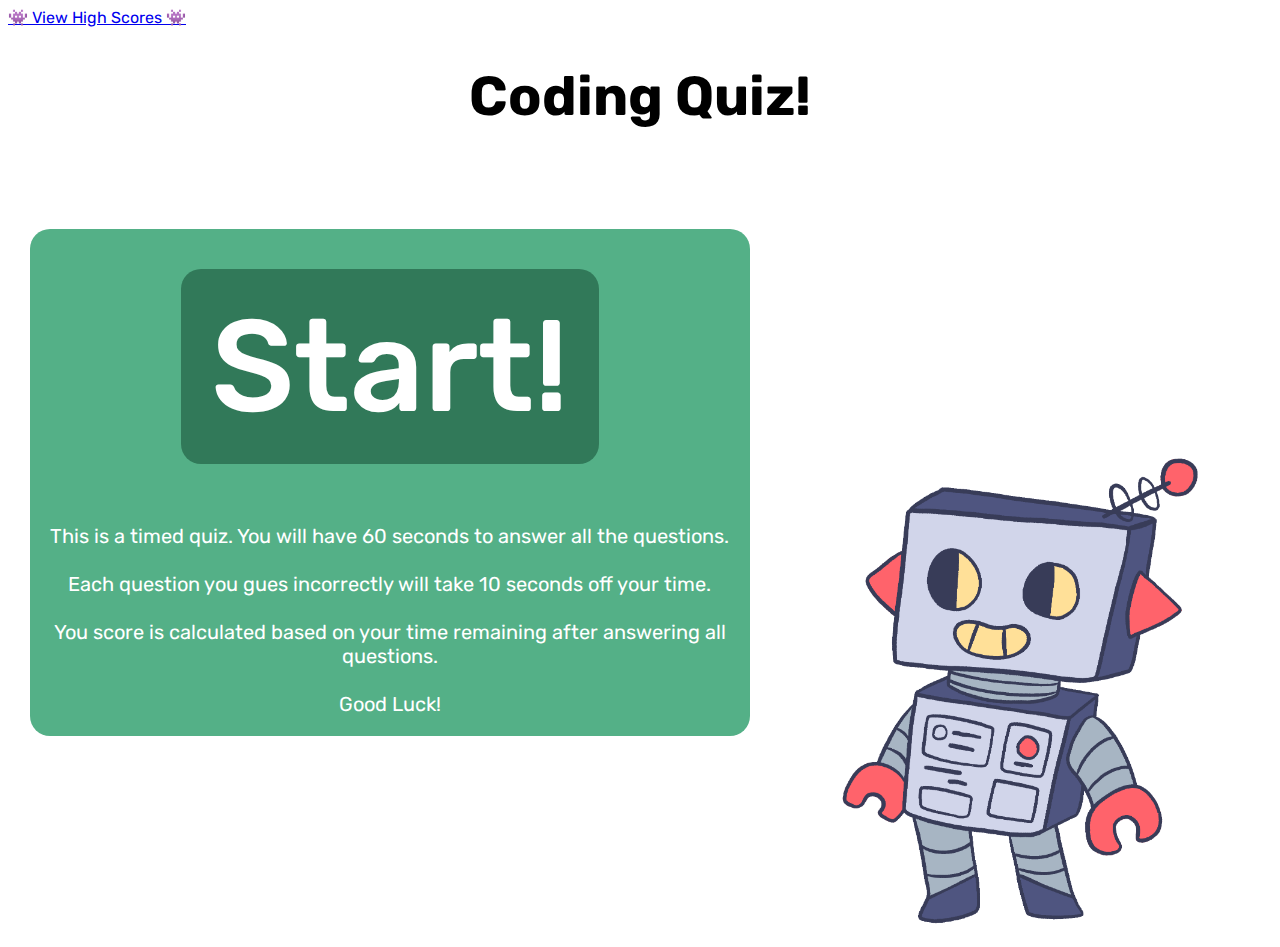
==== index.html @ 029297df "added final assets for mascot, added ability to reload by clicking the title" ====
<!DOCTYPE html>
<html lang="en">
<head>
    <meta charset="UTF-8">
    <meta http-equiv="X-UA-Compatible" content="IE=edge">
    <meta name="viewport" content="width=device-width, initial-scale=1.0">
    <link rel="stylesheet" href="./assets/css/style.css">
    <link rel="preconnect" href="https://fonts.googleapis.com">
    <link rel="preconnect" href="https://fonts.gstatic.com" crossorigin>
    <link href="https://fonts.googleapis.com/css2?family=Rubik:wght@400;700&display=swap" rel="stylesheet">

 <title>Code Quiz</title>
</head>
<body>

    <header>
        <a href="./scores.html">👾 View High Scores 👾</a>
        <h1 class="welcome" id="welcome">Coding Quiz!</h1>
    </header>

    <WebContainer class="webContainer">

<!-- TITLE SCREEN SECTION -->

<container id="titleScreen">

    <startCard class="startCard">

        <button id="startBtn" class="start-btn">Start!</button>

        <p class="description">
            This is a timed quiz. You will have 60 seconds to answer all the questions.
            <br>
            <br>
            Each question you gues incorrectly will take 10 seconds off your time.
            <br>
            <br>
            You score is calculated based on your time remaining after answering all questions.
            <br>
            <br>
            Good Luck!
        </p>
    </startCard>

</container>

<!-- QUIZ SECTION -->

<quizContainer id="quizContainer" style="display:none">

    <h2 id="question"> Placeholder Question</h2>

    <questionCard class="question-card">

    <ul class="options">
        <button class="opt-btn" id="A">Option A</button>
        <br>
        <button class="opt-btn" id="B">Option B</button>
        <br>
        <button class="opt-btn" id="C">Option C</button>
        <br>
        <button class="opt-btn" id="D">Option D</button>
    </ul>

    <h3 class="timer">Time Remaining: <p id="time"></p></h3>

</questionCard>

</quizContainer>

<!-- GAME OVER SECTION -->

<gameEnd id="gameOver" style="display:none">
    <h2>Game Over!</h2>
    <h3>Your score is <p id="score"></p></h3>
    <input type="text" id="initials" placeholder="Your Initials Here">
    <button id="saveScore">Save Score?</button>
    <button id="restart">Restart?</button>
</gameEnd>


        <!-- MASCOT  -->

        <mascotContainer>
    
            <img src="./assets/images/IDLE.png" alt="quiz mascot" class="mascot" id="mascot">
            
        </mascotContainer>

</WebContainer>
    
<script src="./assets/js/script.js"></script>
</body>
</html>
---- assets/css/style.css ----
* {
    background-color: white;
    font-family: 'Rubik', sans-serif;
}

:root {
    --medium: #54b087;
    --dark: #317959;
    --darker: #204f3a;
}

/* HEADER STYLES */

.welcome {
    text-align: center;
    margin-bottom: 10vh;
    font-size: 55px;
}

.welcome:hover {
    cursor: pointer;
}

/* CODE QUIZ STYLES */

.webContainer {
    display: flex;
    flex-direction: row;
    justify-content: space-around;
}

/* TITLE SCREEN STYLES */

#titleScreen {
    display: flex;
    flex-direction: column;
    align-items: center;
}

.startCard {
    display: flex;
    flex-direction: column;
    align-items: center;
    background-color: var(--medium);
    border-radius: 20px;
    margin: 10px;   
    max-width: 80vh;
}

.start-btn {
    background-color: var(--dark);
    border-radius: 20px;
    margin: 40px;
    border-style: none;
    box-sizing: border-box;
    color: white;
    padding: 10px 16px;
    cursor: pointer;
    font-size: 130px;
    font-weight: 500;
    padding: 20px 30px;
}
  
  .start-btn:hover {
    box-shadow: var(--darker) 0 4px 8px, var(--darker) 0 -3px 0 inset;
    transform: translateY(-6px);
    animation: shake 0.5s;
    animation-iteration-count: infinite;
  }

  @keyframes shake {
    0% { transform: translate(1px, 1px) rotate(0deg); }
    10% { transform: translate(-1px, -2px) rotate(-1deg); }
    20% { transform: translate(-3px, 0px) rotate(1deg); }
    30% { transform: translate(3px, 2px) rotate(0deg); }
    40% { transform: translate(1px, -1px) rotate(1deg); }
    50% { transform: translate(-1px, 2px) rotate(-1deg); }
    60% { transform: translate(-3px, 1px) rotate(0deg); }
    70% { transform: translate(3px, 1px) rotate(-1deg); }
    80% { transform: translate(-1px, -1px) rotate(1deg); }
    90% { transform: translate(1px, 2px) rotate(0deg); }
    100% { transform: translate(1px, -2px) rotate(-1deg); }
  }
  
  .start-btn:active {
    background-color: var(--darker);
    color: var(--medium);
    transform: translateY(4px);
  }

.description {
    font-size: 20px;
    color: white;
    background-color: var(--medium);
    text-align: center;
    margin: 20px;
}

/* QUIZ STYLES */

#quizContainer {
    flex-direction: column;
    align-items: center;
}

.question-card {
    flex-direction: column;
    text-align: center;
    background-color: var(--medium);
    border-radius: 20px;
    margin: 10px;   
    /* maybe remove */
    min-width: 80vh; 
    /*  */
    max-width: 80vh;
}

.options {
    background-color: var(--medium);
}

.opt-btn {
    background-color: var(--dark);
    border-radius: 20px;
    margin: 6px;
    min-width: 300px;
    border-style: none;
    color: white;
    cursor: pointer;
    font-size: 30px;
    font-weight: 500;
    padding: 20px 30px;
}

.opt-btn:hover {
    box-shadow: white 0 4px 20px;
    transform: translateY(-3px);
}

.timer, #time {
    background-color: var(--medium);
}


/* MASCOT STYLES */

.mascot {
    max-width: 100%;
    height: 80vh;
    object-fit: cover;
}

mascotContainer {
    display: flex;
    flex-direction: row;
    justify-content: right;
}
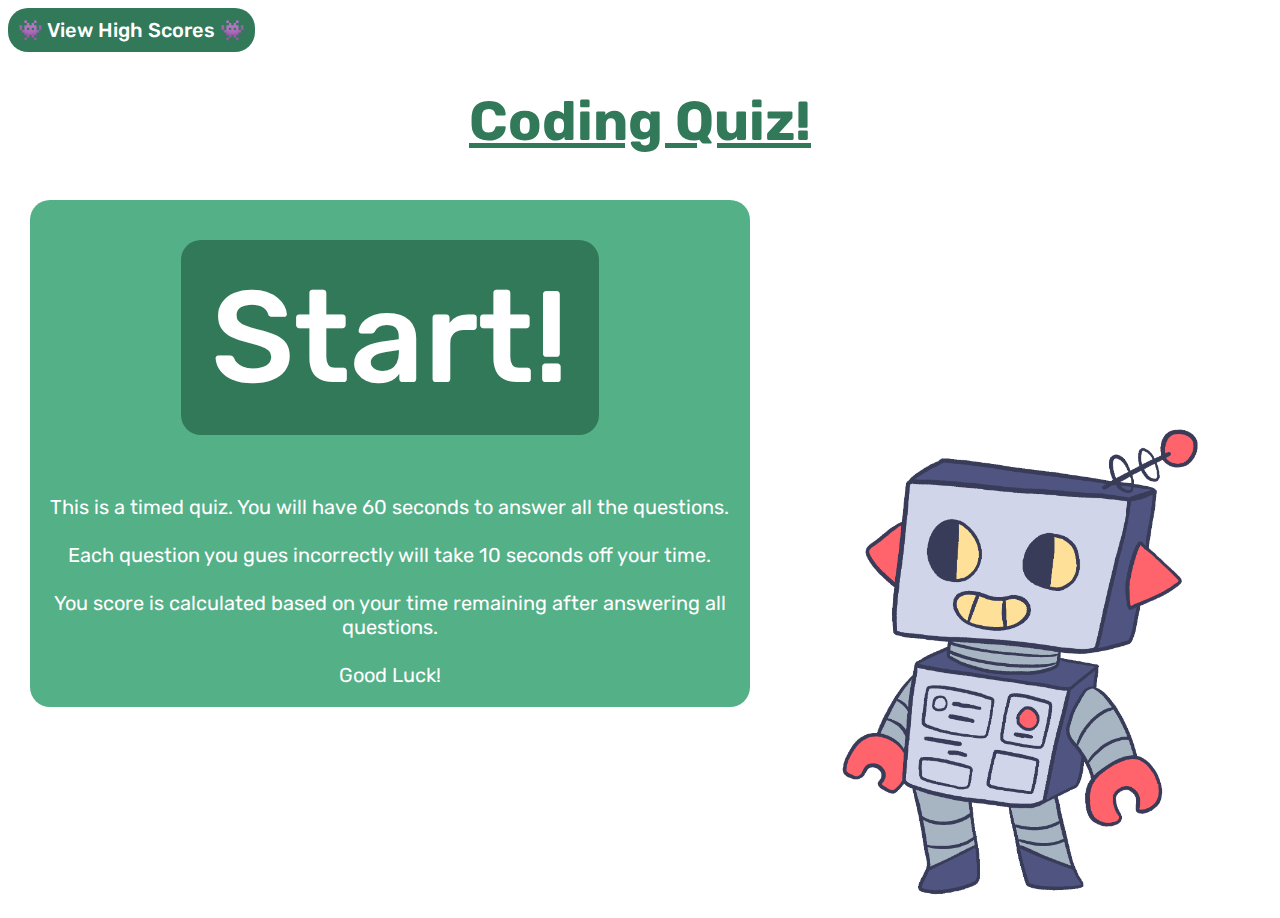
==== commit 2b4eb477: "added styles to game over screen" ====
--- a/index.html
+++ b/index.html
@@ -14,7 +14,7 @@
 <body>
 
     <header>
-        <a href="./scores.html">👾 View High Scores 👾</a>
+       <button id="scores">👾 View High Scores 👾 </button> 
         <h1 class="welcome" id="welcome">Coding Quiz!</h1>
     </header>
 
@@ -71,10 +71,12 @@
 <!-- GAME OVER SECTION -->
 
 <gameEnd id="gameOver" style="display:none">
-    <h2>Game Over!</h2>
-    <h3>Your score is <p id="score"></p></h3>
+    <h2 class="GO">Game Over!</h2>
+    <h3 class="scoreTxt">Your score is: <p id="score"></p></h3>
+
     <input type="text" id="initials" placeholder="Your Initials Here">
     <button id="saveScore">Save Score?</button>
+    
     <button id="restart">Restart?</button>
 </gameEnd>
 
--- a/assets/css/style.css
+++ b/assets/css/style.css
@@ -7,18 +7,41 @@
     --medium: #54b087;
     --dark: #317959;
     --darker: #204f3a;
+    --darkest: #0d2a1d;
+    --red: #ff636b;
+    --blue: #4f547f;
+
 }
 
 /* HEADER STYLES */
 
 .welcome {
     text-align: center;
-    margin-bottom: 10vh;
+    margin-bottom: 4vh;
     font-size: 55px;
+    color: var(--dark);
+    text-decoration: underline;
 }
 
 .welcome:hover {
     cursor: pointer;
+    color: var(--darker);
+}
+
+#scores {
+    background-color: var(--dark);
+    border-radius: 20px;
+    min-width: 30px;
+    border-style: none;
+    color: white;
+    cursor: pointer;
+    font-size: 20px;
+    font-weight: 500;
+    padding: 10px 10px;
+}
+
+#scores:hover {
+    background-color: var(--medium);
 }
 
 /* CODE QUIZ STYLES */
@@ -103,12 +126,17 @@
     align-items: center;
 }
 
+#question {
+    color: var(--darkest);
+}
+
 .question-card {
     flex-direction: column;
     text-align: center;
     background-color: var(--medium);
     border-radius: 20px;
-    margin: 10px;   
+    padding-right: 20px;
+    margin: 5px;   
     /* maybe remove */
     min-width: 80vh; 
     /*  */
@@ -139,8 +167,56 @@
 
 .timer, #time {
     background-color: var(--medium);
-}
-
+    color: white;
+}
+
+#time {
+    font-size: 30px;
+}
+
+/* GAME OVER STYLES */
+
+.GO {
+    color: var(--red);
+    font-size: 50px;
+}
+
+.scoreTxt {
+    color: var(--medium);
+    font-size: 25px;
+}
+
+#score {
+    color: var(--blue);
+}
+
+#initials {
+    border-radius: 20px;
+    min-width: 30px;
+    border-style: groove;
+    border-color: var(--medium);
+    color: var(--dark);
+    font-size: 20px;
+    font-weight: 500;
+    padding: 10px 10px;
+}
+
+#saveScore, #restart {
+    background-color: var(--medium);
+    border-radius: 20px;
+    min-width: 30px;
+    border-style: none;
+    color: white;
+    cursor: pointer;
+    font-size: 20px;
+    font-weight: 500;
+    padding: 10px 10px;
+}
+
+#saveScore:hover, #restart:hover {
+    color: var(--red);
+    background-color: var(--darkest);
+}
 
 /* MASCOT STYLES */
 
@@ -156,3 +232,4 @@
     justify-content: right;
 }
 
+
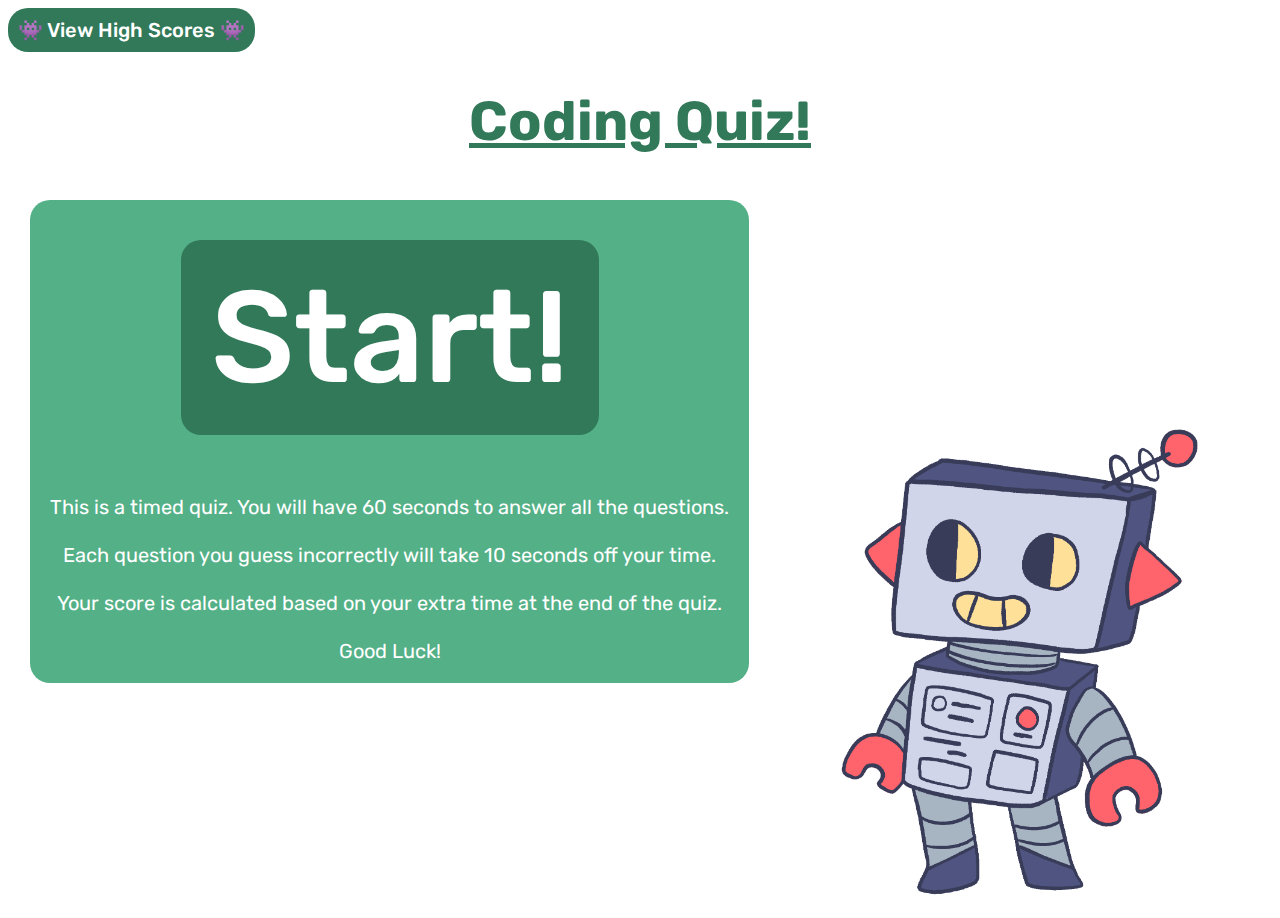
==== commit 66db3acc: "fixed spelling error in instructions" ====
--- a/index.html
+++ b/index.html
@@ -32,10 +32,10 @@
             This is a timed quiz. You will have 60 seconds to answer all the questions.
             <br>
             <br>
-            Each question you gues incorrectly will take 10 seconds off your time.
+            Each question you guess incorrectly will take 10 seconds off your time.
             <br>
             <br>
-            You score is calculated based on your time remaining after answering all questions.
+            Your score is calculated based on your extra time at the end of the quiz.
             <br>
             <br>
             Good Luck!
@@ -80,6 +80,18 @@
     <button id="restart">Restart?</button>
 </gameEnd>
 
+<!-- HIGHSCORES -->
+
+<scoreContainer id="scoreContainer" style="display:none">
+
+    <h1 class="scoreTitle" id="scoreTitle">⭐️ High Scores ⭐️</h1>
+
+    <ul class="savedScores" id="saved">
+        <li>NAME: ROBO 🤖 | HIGHSCORE: 42 ✨</li>
+    </ul>
+    
+</scoreContainer>
+
 
         <!-- MASCOT  -->
 
--- a/assets/css/style.css
+++ b/assets/css/style.css
@@ -218,6 +218,25 @@
     background-color: var(--darkest);
 }
 
+/* HIGHSCORES STYLES */
+
+.scoreTitle {
+    text-align: center;
+    margin-bottom: 4vh;
+    font-size: 40px;
+    color: var(--blue);
+}
+
+.savedScores {
+    font-size: 24px;
+    color: var(--red);
+    list-style: 🤖;
+}
+
+li {
+    margin: 20px 0;
+}
+
 /* MASCOT STYLES */
 
 .mascot {
@@ -233,3 +252,5 @@
 }
 
 
+
+
